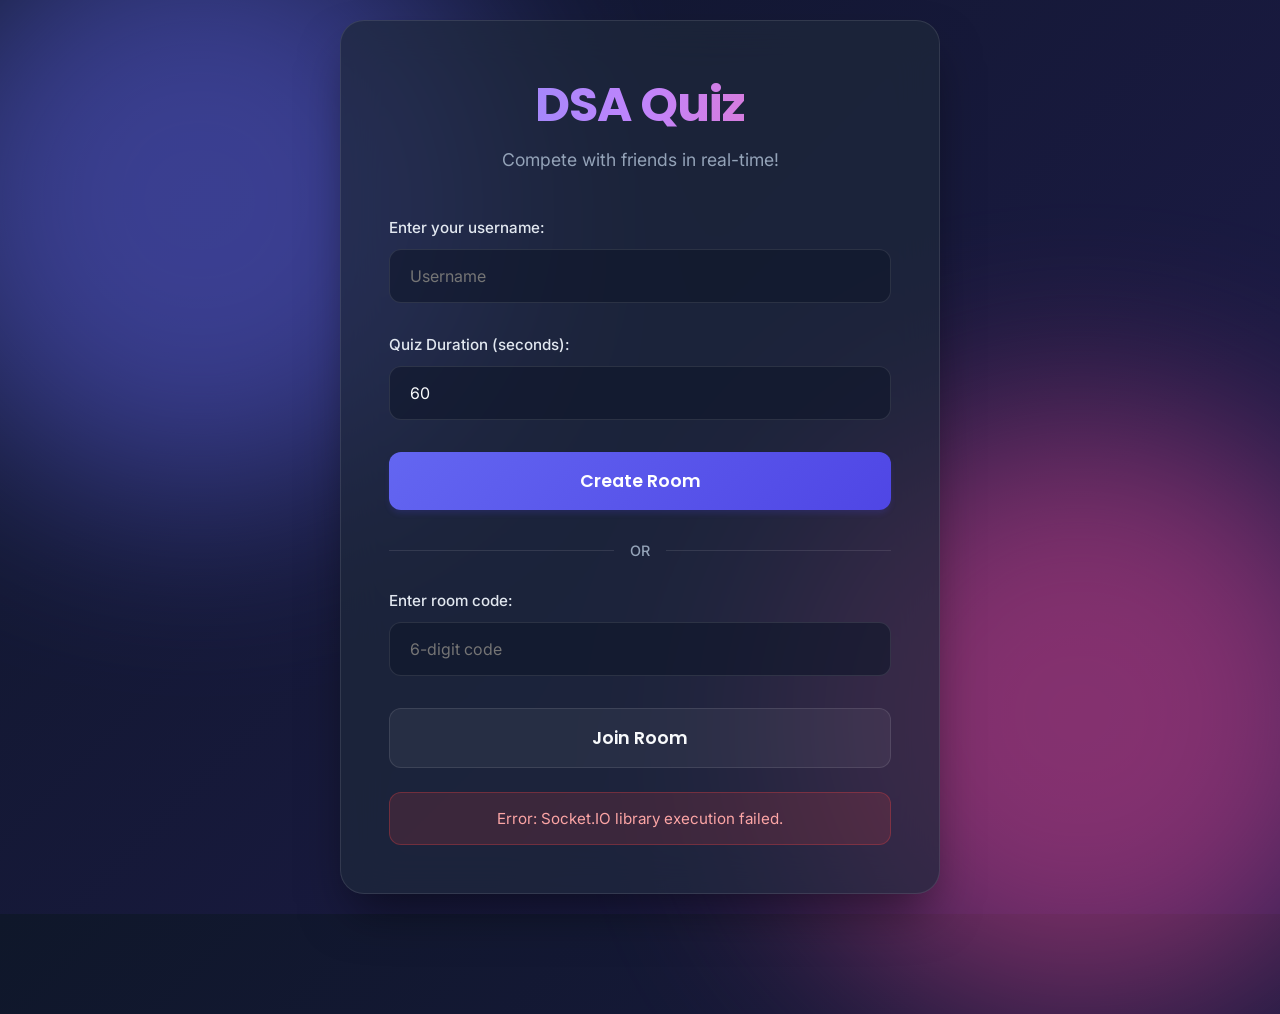
==== templates/index.html @ 93386fdf "Pehla commit bhailog: Till now everything is working the MVP working correctly" ====
<!DOCTYPE html>
<html lang="en">

<head>
    <meta charset="UTF-8">
    <meta name="viewport" content="width=device-width, initial-scale=1.0">
    <title>DSA Quiz - Multiplayer</title>
    <!-- Google Fonts -->
    <link rel="preconnect" href="https://fonts.googleapis.com">
    <link rel="preconnect" href="https://fonts.gstatic.com" crossorigin>
    <link
        href="https://fonts.googleapis.com/css2?family=Inter:wght@400;500;600&family=Poppins:wght@600;700&display=swap"
        rel="stylesheet">
    <link rel="stylesheet" href="/static/style.css">
</head>

<body>
    <div class="container">
        <h1>DSA Quiz</h1>
        <p class="subtitle">Compete with friends in real-time!</p>

        <!-- Username input section -->
        <div class="input-section">
            <label for="username">Enter your username:</label>
            <input type="text" id="username" placeholder="Username" maxlength="20" required>
        </div>

        <!-- Quiz duration selection (for room creators) -->
        <div class="input-section" id="duration-section">
            <label for="duration">Quiz Duration (seconds):</label>
            <input type="number" id="duration" value="60" min="30" max="300" required>
        </div>

        <!-- Create room section -->
        <div class="button-section">
            <button id="create-room-btn" class="primary-btn">Create Room</button>
        </div>

        <!-- Join room section -->
        <div class="divider">OR</div>

        <div class="input-section">
            <label for="room-code">Enter room code:</label>
            <input type="text" id="room-code" placeholder="6-digit code" maxlength="6" pattern="[0-9]{6}">
        </div>

        <div class="button-section">
            <button id="join-room-btn" class="secondary-btn">Join Room</button>
        </div>

        <!-- Error message display -->
        <div id="error-message" class="error-message"></div>
    </div>

    <!-- Socket.IO client library -->
    <script src="https://cdn.socket.io/4.5.4/socket.io.min.js"></script>

    <script>
        // Check if Socket.IO is loaded
        if (typeof io === 'undefined') {
            alert('Socket.IO client library failed to load. Please check your internet connection or these settings.');
            document.getElementById('error-message').textContent = 'Error: Socket.IO library execution failed.';
            document.getElementById('error-message').style.display = 'block';
        }

        // Initialize socket connection
        // Connect explicitly to localhost:5000 where the Flask server is running
        const socket = io('http://localhost:5000');

        // Get DOM elements
        const usernameInput = document.getElementById('username');
        const durationInput = document.getElementById('duration');
        const roomCodeInput = document.getElementById('room-code');
        const createRoomBtn = document.getElementById('create-room-btn');
        const joinRoomBtn = document.getElementById('join-room-btn');
        const errorMessage = document.getElementById('error-message');

        // Show error message
        function showError(message) {
            errorMessage.textContent = message;
            errorMessage.style.display = 'block';
            setTimeout(() => {
                errorMessage.style.display = 'none';
            }, 5000);
        }

        // Connection error handling
        socket.on('connect_error', (err) => {
            console.error('Connection failed:', err);
            showError('Failed to connect to server. Make sure app.py is running on port 5000.');
            createRoomBtn.disabled = false;
            createRoomBtn.textContent = 'Create Room';
            joinRoomBtn.disabled = false;
            joinRoomBtn.textContent = 'Join Room';
        });

        // Validate username
        function validateUsername() {
            const username = usernameInput.value.trim();
            if (!username) {
                showError('Please enter a username');
                return null;
            }
            if (username.length < 2) {
                showError('Username must be at least 2 characters');
                return null;
            }
            return username;
        }

        // Create room handler
        createRoomBtn.addEventListener('click', () => {
            console.log('Create room clicked');
            const username = validateUsername();
            if (!username) return;

            const duration = parseInt(durationInput.value);
            if (duration < 30 || duration > 300) {
                showError('Duration must be between 30 and 300 seconds');
                return;
            }

            // Disable button to prevent double-click
            createRoomBtn.disabled = true;
            createRoomBtn.textContent = 'Creating...';

            if (!socket.connected) {
                showError('Not connected to server. Please wait...');
                createRoomBtn.disabled = false;
                createRoomBtn.textContent = 'Create Room';
                return;
            }

            // Emit create room event
            console.log('Emitting create_room', { username, duration });
            socket.emit('create_room', {
                username: username,
                duration: duration
            });
        });

        // Join room handler
        joinRoomBtn.addEventListener('click', () => {
            const username = validateUsername();
            if (!username) return;

            const roomCode = roomCodeInput.value.trim();
            if (!roomCode || roomCode.length !== 6 || !/^\d{6}$/.test(roomCode)) {
                showError('Please enter a valid 6-digit room code');
                return;
            }

            // Disable button to prevent double-click
            joinRoomBtn.disabled = true;
            joinRoomBtn.textContent = 'Joining...';

            if (!socket.connected) {
                showError('Not connected to server. Please wait...');
                joinRoomBtn.disabled = false;
                joinRoomBtn.textContent = 'Join Room';
                return;
            }

            // Emit join room event
            socket.emit('join_room', {
                username: username,
                room_code: roomCode
            });
        });

        // Handle room created successfully
        socket.on('room_created', (data) => {
            console.log('Room created:', data);
            // Store username and room info in sessionStorage
            sessionStorage.setItem('username', data.username);
            sessionStorage.setItem('room_code', data.room_code);
            sessionStorage.setItem('is_host', data.is_host);

            // Redirect to room page
            window.location.href = `/room/${data.room_code}`;
        });

        // Handle room joined successfully
        socket.on('room_joined', (data) => {
            // Store username and room info in sessionStorage
            sessionStorage.setItem('username', data.username);
            sessionStorage.setItem('room_code', data.room_code);
            sessionStorage.setItem('is_host', data.is_host);

            // Redirect to room page
            window.location.href = `/room/${data.room_code}`;
        });

        // Handle join errors
        socket.on('join_error', (data) => {
            showError(data.message);
            joinRoomBtn.disabled = false;
            joinRoomBtn.textContent = 'Join Room';
        });

        // Handle general errors
        socket.on('error', (data) => {
            showError(data.message);
            createRoomBtn.disabled = false;
            createRoomBtn.textContent = 'Create Room';
            joinRoomBtn.disabled = false;
            joinRoomBtn.textContent = 'Join Room';
        });

        // Enable room code input only for numeric values
        roomCodeInput.addEventListener('input', (e) => {
            e.target.value = e.target.value.replace(/[^0-9]/g, '');
        });
    </script>
</body>

</html>
---- static/style.css ----
/* Global Variables & Reset */
:root {
    --primary: #6366f1;
    --primary-dark: #4f46e5;
    --secondary: #ec4899;
    --accent: #8b5cf6;
    --background-dark: #0f172a;
    --text-light: #f8fafc;
    --text-dim: #94a3b8;
    --glass-bg: rgba(30, 41, 59, 0.7);
    --glass-border: rgba(255, 255, 255, 0.1);
    --success: #10b981;
    --error: #ef4444;
    --warning: #f59e0b;
}

* {
    margin: 0;
    padding: 0;
    box-sizing: border-box;
    font-family: 'Inter', system-ui, -apple-system, sans-serif;
}

body {
    background: linear-gradient(135deg, #0f172a 0%, #1e1b4b 100%);
    color: var(--text-light);
    min-height: 100vh;
    display: flex;
    align-items: center;
    justify-content: center;
    position: relative;
    overflow-x: hidden;
}

/* Dynamic Background Animation */
body::before,
body::after {
    content: '';
    position: absolute;
    width: 600px;
    height: 600px;
    border-radius: 50%;
    filter: blur(100px);
    z-index: -1;
    opacity: 0.5;
    animation: drift 20s infinite alternate;
}

body::before {
    background: var(--primary);
    top: -100px;
    left: -100px;
}

body::after {
    background: var(--secondary);
    bottom: -100px;
    right: -100px;
    animation-delay: -10s;
}

@keyframes drift {
    0% {
        transform: translate(0, 0);
    }

    100% {
        transform: translate(50px, 50px);
    }
}

/* Container & Glassmorphism */
.container {
    width: 100%;
    max-width: 600px;
    background: var(--glass-bg);
    backdrop-filter: blur(20px);
    -webkit-backdrop-filter: blur(20px);
    border: 1px solid var(--glass-border);
    border-radius: 24px;
    padding: 3rem;
    box-shadow: 0 25px 50px -12px rgba(0, 0, 0, 0.5);
    margin: 20px;
}

/* Typography */
h1 {
    font-family: 'Poppins', sans-serif;
    font-size: 3rem;
    font-weight: 700;
    text-align: center;
    background: linear-gradient(to right, #818cf8, #c084fc, #f472b6);
    -webkit-background-clip: text;
    background-clip: text;
    color: transparent;
    margin-bottom: 0.5rem;
    letter-spacing: -1px;
}

h2 {
    font-family: 'Poppins', sans-serif;
    color: var(--text-light);
    margin-bottom: 1.5rem;
    font-weight: 600;
}

.subtitle {
    text-align: center;
    color: var(--text-dim);
    font-size: 1.1rem;
    margin-bottom: 3rem;
}

/* Inputs */
.input-section {
    margin-bottom: 2rem;
    position: relative;
}

.input-section label {
    display: block;
    color: #e2e8f0;
    margin-bottom: 0.75rem;
    font-size: 0.95rem;
    font-weight: 500;
}

input[type="text"],
input[type="number"] {
    width: 100%;
    padding: 1rem 1.25rem;
    background: rgba(15, 23, 42, 0.6);
    border: 1px solid var(--glass-border);
    border-radius: 12px;
    color: var(--text-light);
    font-size: 1rem;
    transition: all 0.3s ease;
}

input:focus {
    outline: none;
    border-color: var(--primary);
    box-shadow: 0 0 0 4px rgba(99, 102, 241, 0.15);
    background: rgba(15, 23, 42, 0.8);
}

/* Buttons */
.button-section {
    margin-top: 1rem;
}

button {
    width: 100%;
    padding: 1rem;
    border: none;
    border-radius: 12px;
    font-size: 1.1rem;
    font-weight: 600;
    font-family: 'Poppins', sans-serif;
    cursor: pointer;
    transition: all 0.3s cubic-bezier(0.4, 0, 0.2, 1);
    position: relative;
    overflow: hidden;
}

.primary-btn {
    background: linear-gradient(135deg, var(--primary) 0%, var(--primary-dark) 100%);
    color: white;
    box-shadow: 0 4px 6px -1px rgba(79, 70, 229, 0.2);
}

.primary-btn:hover:not(:disabled) {
    transform: translateY(-2px);
    box-shadow: 0 10px 15px -3px rgba(79, 70, 229, 0.3);
}

.secondary-btn {
    background: rgba(255, 255, 255, 0.05);
    color: var(--text-light);
    border: 1px solid var(--glass-border);
}

.secondary-btn:hover:not(:disabled) {
    background: rgba(255, 255, 255, 0.1);
    transform: translateY(-2px);
}

button:active {
    transform: translateY(0) !important;
}

button:disabled {
    opacity: 0.7;
    cursor: not-allowed;
    transform: none !important;
}

/* Divider */
.divider {
    display: flex;
    align-items: center;
    color: var(--text-dim);
    margin: 2rem 0;
    font-size: 0.9rem;
    font-weight: 500;
}

.divider::before,
.divider::after {
    content: '';
    flex: 1;
    height: 1px;
    background: var(--glass-border);
}

.divider::before {
    margin-right: 1rem;
}

.divider::after {
    margin-left: 1rem;
}

/* Error Message */
.error-message {
    background: rgba(239, 68, 68, 0.15);
    border: 1px solid rgba(239, 68, 68, 0.3);
    color: #fca5a5;
    padding: 1rem;
    border-radius: 12px;
    margin-top: 1.5rem;
    text-align: center;
    font-size: 0.95rem;
    animation: shake 0.5s cubic-bezier(.36, .07, .19, .97) both;
}

@keyframes shake {

    10%,
    90% {
        transform: translate3d(-1px, 0, 0);
    }

    20%,
    80% {
        transform: translate3d(2px, 0, 0);
    }

    30%,
    50%,
    70% {
        transform: translate3d(-4px, 0, 0);
    }

    40%,
    60% {
        transform: translate3d(4px, 0, 0);
    }
}

/* Room Specific Styles */
.room-header span {
    color: var(--accent);
}

#player-list li {
    background: rgba(255, 255, 255, 0.03);
    border-left: 4px solid var(--primary);
    color: var(--text-light);
    padding: 1rem;
    border-radius: 8px;
    margin-bottom: 0.75rem;
    display: flex;
    align-items: center;
    animation: fadeIn 0.3s ease;
}

.timer {
    font-size: 4rem;
    background: linear-gradient(to bottom, #fff, #94a3b8);
    -webkit-background-clip: text;
    background-clip: text;
    color: transparent;
    text-shadow: 0 4px 8px rgba(0, 0, 0, 0.2);
}

.timer.warning {
    color: var(--warning);
    background: none;
}

.timer.danger {
    color: var(--error);
    background: none;
}

.question-section {
    background: rgba(255, 255, 255, 0.05);
    padding: 2rem;
    border-radius: 16px;
    border: 1px solid var(--glass-border);
}

.option-btn {
    background: rgba(255, 255, 255, 0.03);
    border: 1px solid var(--glass-border);
    color: var(--text-light);
    text-align: left;
    padding: 1.25rem;
    transition: all 0.2s;
}

.option-btn:hover:not(:disabled) {
    background: rgba(99, 102, 241, 0.1);
    border-color: var(--primary);
    transform: translateX(5px);
}

.option-btn.selected {
    background: rgba(99, 102, 241, 0.2);
    border-color: var(--primary);
    box-shadow: 0 0 0 2px rgba(99, 102, 241, 0.2);
}

/* Leaderboard */
#leaderboard-table {
    border-collapse: separate;
    border-spacing: 0 8px;
}

#leaderboard-table th {
    color: var(--text-dim);
    font-weight: 500;
    text-transform: uppercase;
    font-size: 0.8rem;
    letter-spacing: 1px;
    padding-bottom: 1rem;
    background: transparent;
}

#leaderboard-table td {
    background: rgba(255, 255, 255, 0.03);
    padding: 1rem;
    border: none;
}

#leaderboard-table tbody tr td:first-child {
    border-top-left-radius: 8px;
    border-bottom-left-radius: 8px;
}

#leaderboard-table tbody tr td:last-child {
    border-top-right-radius: 8px;
    border-bottom-right-radius: 8px;
}

.rank-1 td {
    background: rgba(253, 224, 71, 0.1) !important;
    color: #fde047;
}

.rank-2 td {
    background: rgba(226, 232, 240, 0.1) !important;
    color: #e2e8f0;
}

.rank-3 td {
    background: rgba(253, 186, 116, 0.1) !important;
    color: #fdba74;
}

/* Status Colors */
.status-correct {
    color: var(--success);
}

.status-wrong {
    color: var(--error);
}

.status-pending {
    color: var(--text-dim);
}

@media (max-width: 600px) {
    .container {
        padding: 1.5rem;
    }

    h1 {
        font-size: 2rem;
    }
}

@keyframes fadeIn {
    from {
        opacity: 0;
        transform: translateY(10px);
    }

    to {
        opacity: 1;
        transform: translateY(0);
    }
}
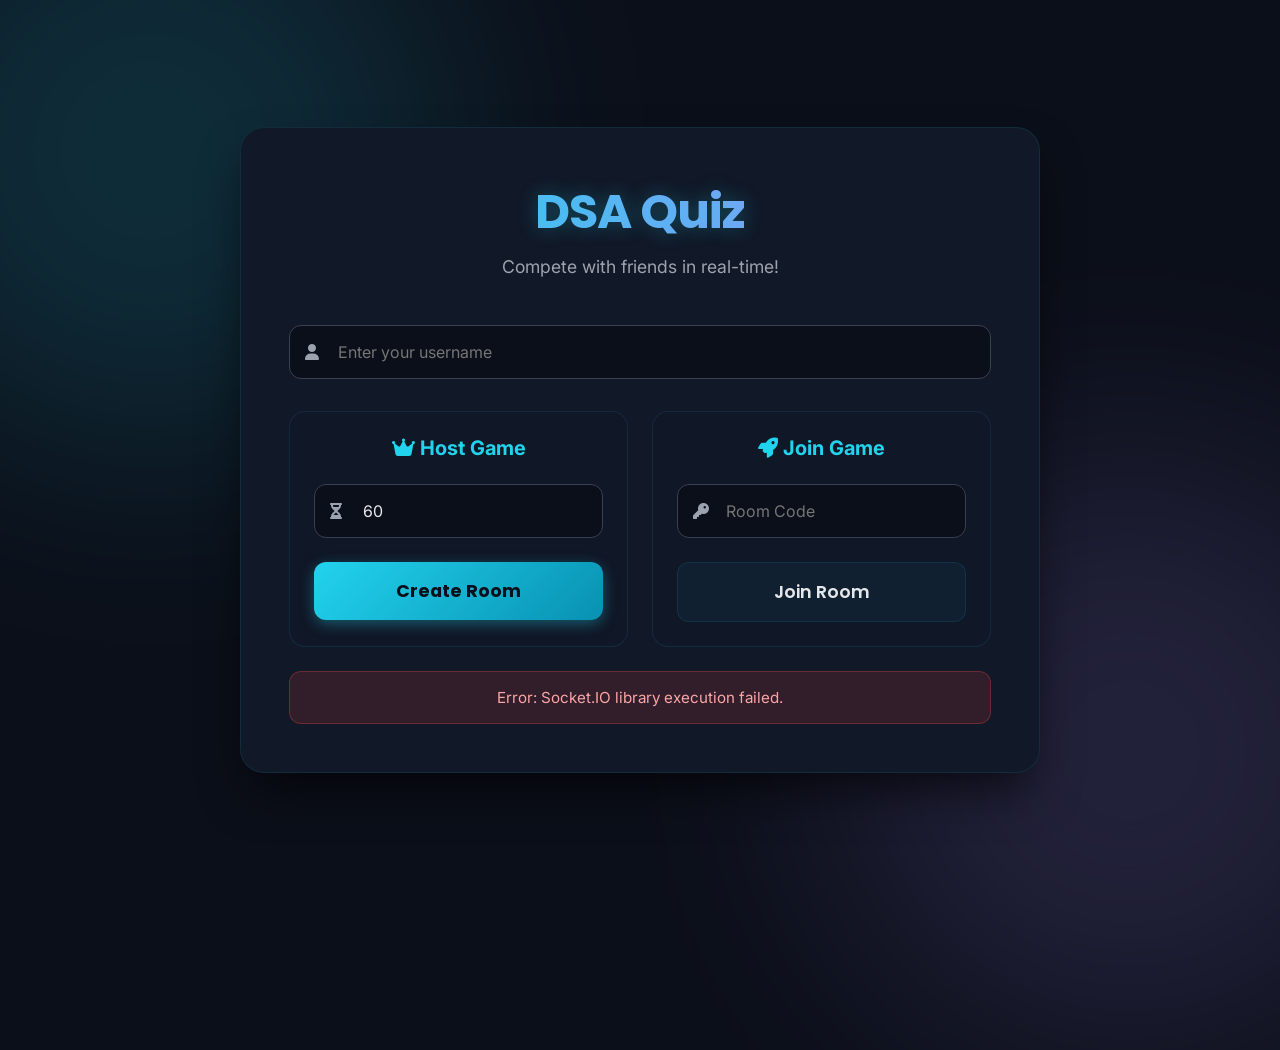
==== commit b8473ff2: "Better colors" ====
--- a/templates/index.html
+++ b/templates/index.html
@@ -11,41 +11,49 @@
     <link
         href="https://fonts.googleapis.com/css2?family=Inter:wght@400;500;600&family=Poppins:wght@600;700&display=swap"
         rel="stylesheet">
+    <link rel="stylesheet" href="https://cdnjs.cloudflare.com/ajax/libs/font-awesome/6.4.0/css/all.min.css">
     <link rel="stylesheet" href="/static/style.css">
 </head>
 
 <body>
-    <div class="container">
+    <div class="container" style="max-width: 800px;">
         <h1>DSA Quiz</h1>
         <p class="subtitle">Compete with friends in real-time!</p>
 
-        <!-- Username input section -->
-        <div class="input-section">
-            <label for="username">Enter your username:</label>
-            <input type="text" id="username" placeholder="Username" maxlength="20" required>
+        <!-- Global Username Input -->
+        <div class="input-group">
+            <i class="fas fa-user"></i>
+            <input type="text" id="username" placeholder="Enter your username" maxlength="20" required>
         </div>
 
-        <!-- Quiz duration selection (for room creators) -->
-        <div class="input-section" id="duration-section">
-            <label for="duration">Quiz Duration (seconds):</label>
-            <input type="number" id="duration" value="60" min="30" max="300" required>
-        </div>
-
-        <!-- Create room section -->
-        <div class="button-section">
-            <button id="create-room-btn" class="primary-btn">Create Room</button>
-        </div>
-
-        <!-- Join room section -->
-        <div class="divider">OR</div>
-
-        <div class="input-section">
-            <label for="room-code">Enter room code:</label>
-            <input type="text" id="room-code" placeholder="6-digit code" maxlength="6" pattern="[0-9]{6}">
-        </div>
-
-        <div class="button-section">
-            <button id="join-room-btn" class="secondary-btn">Join Room</button>
+        <div class="card-grid">
+            <!-- Host Card -->
+            <div class="action-card">
+                <h3><i class="fas fa-crown"></i> Host Game</h3>
+
+                <div class="input-group">
+                    <i class="fas fa-hourglass-half"></i>
+                    <input type="number" id="duration" value="60" min="30" max="300" placeholder="Duration (sec)">
+                </div>
+
+                <button id="create-room-btn" class="primary-btn">
+                    Create Room
+                </button>
+            </div>
+
+            <!-- Join Card -->
+            <div class="action-card">
+                <h3><i class="fas fa-rocket"></i> Join Game</h3>
+
+                <div class="input-group">
+                    <i class="fas fa-key"></i>
+                    <input type="text" id="room-code" placeholder="Room Code" maxlength="6" pattern="[0-9]{6}">
+                </div>
+
+                <button id="join-room-btn" class="secondary-btn">
+                    Join Room
+                </button>
+            </div>
         </div>
 
         <!-- Error message display -->
--- a/static/style.css
+++ b/static/style.css
@@ -1,17 +1,26 @@
 /* Global Variables & Reset */
 :root {
-    --primary: #6366f1;
-    --primary-dark: #4f46e5;
-    --secondary: #ec4899;
-    --accent: #8b5cf6;
-    --background-dark: #0f172a;
-    --text-light: #f8fafc;
-    --text-dim: #94a3b8;
-    --glass-bg: rgba(30, 41, 59, 0.7);
-    --glass-border: rgba(255, 255, 255, 0.1);
-    --success: #10b981;
-    --error: #ef4444;
-    --warning: #f59e0b;
+    --primary: #22D3EE;
+    /* Cyan Neon */
+    --primary-dark: #0891b2;
+    /* Darker Cyan */
+    --secondary: #A78BFA;
+    /* Soft Violet */
+    --accent: #22D3EE;
+    /* Cyan */
+    --background-dark: #0B0F19;
+    /* Deep Midnight Blue */
+    --text-light: #E5E7EB;
+    /* Off-white */
+    --text-dim: #9CA3AF;
+    /* Muted Gray */
+    --glass-bg: #111827;
+    /* Card/Panel - Dark Slate */
+    --glass-border: rgba(34, 211, 238, 0.1);
+    /* Cyan hint on borders */
+    --success: #22C55E;
+    --error: #EF4444;
+    --warning: #F59E0B;
 }
 
 * {
@@ -22,7 +31,7 @@
 }
 
 body {
-    background: linear-gradient(135deg, #0f172a 0%, #1e1b4b 100%);
+    background: var(--background-dark);
     color: var(--text-light);
     min-height: 100vh;
     display: flex;
@@ -40,22 +49,23 @@
     width: 600px;
     height: 600px;
     border-radius: 50%;
-    filter: blur(100px);
+    filter: blur(120px);
     z-index: -1;
-    opacity: 0.5;
+    opacity: 0.15;
+    /* Subtle glow */
     animation: drift 20s infinite alternate;
 }
 
 body::before {
     background: var(--primary);
-    top: -100px;
-    left: -100px;
+    top: -150px;
+    left: -150px;
 }
 
 body::after {
     background: var(--secondary);
-    bottom: -100px;
-    right: -100px;
+    bottom: -150px;
+    right: -150px;
     animation-delay: -10s;
 }
 
@@ -65,7 +75,7 @@
     }
 
     100% {
-        transform: translate(50px, 50px);
+        transform: translate(30px, 30px);
     }
 }
 
@@ -74,12 +84,11 @@
     width: 100%;
     max-width: 600px;
     background: var(--glass-bg);
-    backdrop-filter: blur(20px);
-    -webkit-backdrop-filter: blur(20px);
+    /* Solid/High Opacity Dark Slate */
     border: 1px solid var(--glass-border);
     border-radius: 24px;
     padding: 3rem;
-    box-shadow: 0 25px 50px -12px rgba(0, 0, 0, 0.5);
+    box-shadow: 0 25px 50px -12px rgba(0, 0, 0, 0.7);
     margin: 20px;
 }
 
@@ -89,12 +98,14 @@
     font-size: 3rem;
     font-weight: 700;
     text-align: center;
-    background: linear-gradient(to right, #818cf8, #c084fc, #f472b6);
+    background: linear-gradient(to right, var(--primary), var(--secondary));
     -webkit-background-clip: text;
     background-clip: text;
     color: transparent;
     margin-bottom: 0.5rem;
     letter-spacing: -1px;
+    text-shadow: 0 0 20px rgba(34, 211, 238, 0.3);
+    /* Cyan Glow */
 }
 
 h2 {
@@ -119,7 +130,7 @@
 
 .input-section label {
     display: block;
-    color: #e2e8f0;
+    color: var(--text-light);
     margin-bottom: 0.75rem;
     font-size: 0.95rem;
     font-weight: 500;
@@ -129,8 +140,10 @@
 input[type="number"] {
     width: 100%;
     padding: 1rem 1.25rem;
-    background: rgba(15, 23, 42, 0.6);
-    border: 1px solid var(--glass-border);
+    background: #0B0F19;
+    /* Deep Midnight for input bg */
+    border: 1px solid #374151;
+    /* Dark Gray border */
     border-radius: 12px;
     color: var(--text-light);
     font-size: 1rem;
@@ -140,8 +153,8 @@
 input:focus {
     outline: none;
     border-color: var(--primary);
-    box-shadow: 0 0 0 4px rgba(99, 102, 241, 0.15);
-    background: rgba(15, 23, 42, 0.8);
+    box-shadow: 0 0 0 4px rgba(34, 211, 238, 0.15);
+    background: #0B0F19;
 }
 
 /* Buttons */
@@ -149,7 +162,9 @@
     margin-top: 1rem;
 }
 
-button {
+button,
+a.primary-btn,
+a.secondary-btn {
     width: 100%;
     padding: 1rem;
     border: none;
@@ -161,27 +176,37 @@
     transition: all 0.3s cubic-bezier(0.4, 0, 0.2, 1);
     position: relative;
     overflow: hidden;
+    display: block;
+    text-align: center;
+    text-decoration: none;
+    box-sizing: border-box;
 }
 
 .primary-btn {
     background: linear-gradient(135deg, var(--primary) 0%, var(--primary-dark) 100%);
-    color: white;
-    box-shadow: 0 4px 6px -1px rgba(79, 70, 229, 0.2);
+    color: #0B0F19;
+    /* Dark text on bright button for contrast */
+    box-shadow: 0 4px 15px -1px rgba(34, 211, 238, 0.4);
+    /* Cyan Shadow */
+    font-weight: 700;
 }
 
 .primary-btn:hover:not(:disabled) {
     transform: translateY(-2px);
-    box-shadow: 0 10px 15px -3px rgba(79, 70, 229, 0.3);
+    box-shadow: 0 10px 20px -3px rgba(34, 211, 238, 0.5);
+    filter: brightness(1.1);
 }
 
 .secondary-btn {
-    background: rgba(255, 255, 255, 0.05);
+    background: rgba(34, 211, 238, 0.05);
+    /* Very subtle Cyan tint */
     color: var(--text-light);
     border: 1px solid var(--glass-border);
 }
 
 .secondary-btn:hover:not(:disabled) {
-    background: rgba(255, 255, 255, 0.1);
+    background: rgba(34, 211, 238, 0.1);
+    border-color: var(--primary);
     transform: translateY(-2px);
 }
 
@@ -311,15 +336,16 @@
 }
 
 .option-btn:hover:not(:disabled) {
-    background: rgba(99, 102, 241, 0.1);
+    background: rgba(34, 211, 238, 0.1);
     border-color: var(--primary);
     transform: translateX(5px);
+    box-shadow: 0 0 15px rgba(34, 211, 238, 0.2);
 }
 
 .option-btn.selected {
-    background: rgba(99, 102, 241, 0.2);
+    background: rgba(34, 211, 238, 0.2);
     border-color: var(--primary);
-    box-shadow: 0 0 0 2px rgba(99, 102, 241, 0.2);
+    box-shadow: 0 0 0 2px rgba(34, 211, 238, 0.2), 0 0 20px rgba(34, 211, 238, 0.2);
 }
 
 /* Leaderboard */
@@ -357,16 +383,16 @@
 .rank-1 td {
     background: rgba(253, 224, 71, 0.1) !important;
     color: #fde047;
-}
-
-.rank-2 td {
-    background: rgba(226, 232, 240, 0.1) !important;
-    color: #e2e8f0;
-}
-
-.rank-3 td {
-    background: rgba(253, 186, 116, 0.1) !important;
-    color: #fdba74;
+    border-top: 1px solid rgba(253, 224, 71, 0.3);
+    border-bottom: 1px solid rgba(253, 224, 71, 0.3);
+}
+
+.rank-loser td {
+    background: rgba(239, 68, 68, 0.1) !important;
+    color: #ef4444;
+    /* Red */
+    border-top: 1px solid rgba(239, 68, 68, 0.3);
+    border-bottom: 1px solid rgba(239, 68, 68, 0.3);
 }
 
 /* Status Colors */
@@ -402,4 +428,90 @@
         opacity: 1;
         transform: translateY(0);
     }
+}
+
+/* Index Page specific styles */
+.card-grid {
+    display: grid;
+    grid-template-columns: 1fr 1fr;
+    gap: 1.5rem;
+    margin-top: 2rem;
+}
+
+.action-card {
+    background: rgba(17, 24, 39, 0.6);
+    border: 1px solid var(--glass-border);
+    border-radius: 16px;
+    padding: 1.5rem;
+    transition: all 0.3s ease;
+}
+
+.action-card:hover {
+    background: rgba(17, 24, 39, 0.8);
+    border-color: var(--primary);
+    transform: translateY(-5px);
+}
+
+.action-card h3 {
+    text-align: center;
+    color: var(--primary);
+    margin-bottom: 1.5rem;
+    font-size: 1.25rem;
+}
+
+.input-group {
+    position: relative;
+    margin-bottom: 1.5rem;
+}
+
+.input-group i {
+    position: absolute;
+    left: 1rem;
+    top: 50%;
+    transform: translateY(-50%);
+    color: var(--text-dim);
+    transition: color 0.3s;
+}
+
+.input-group input {
+    padding-left: 3rem;
+    /* Make room for the icon */
+}
+
+.input-group input:focus+i,
+.input-group input:focus~i {
+    color: var(--primary);
+}
+
+.or-divider {
+    text-align: center;
+    margin: 2rem 0;
+    position: relative;
+    color: var(--text-dim);
+    font-size: 0.9rem;
+    font-weight: 600;
+}
+
+.or-divider::before,
+.or-divider::after {
+    content: '';
+    position: absolute;
+    top: 50%;
+    width: 45%;
+    height: 1px;
+    background: var(--glass-border);
+}
+
+.or-divider::before {
+    left: 0;
+}
+
+.or-divider::after {
+    right: 0;
+}
+
+@media (max-width: 600px) {
+    .card-grid {
+        grid-template-columns: 1fr;
+    }
 }
